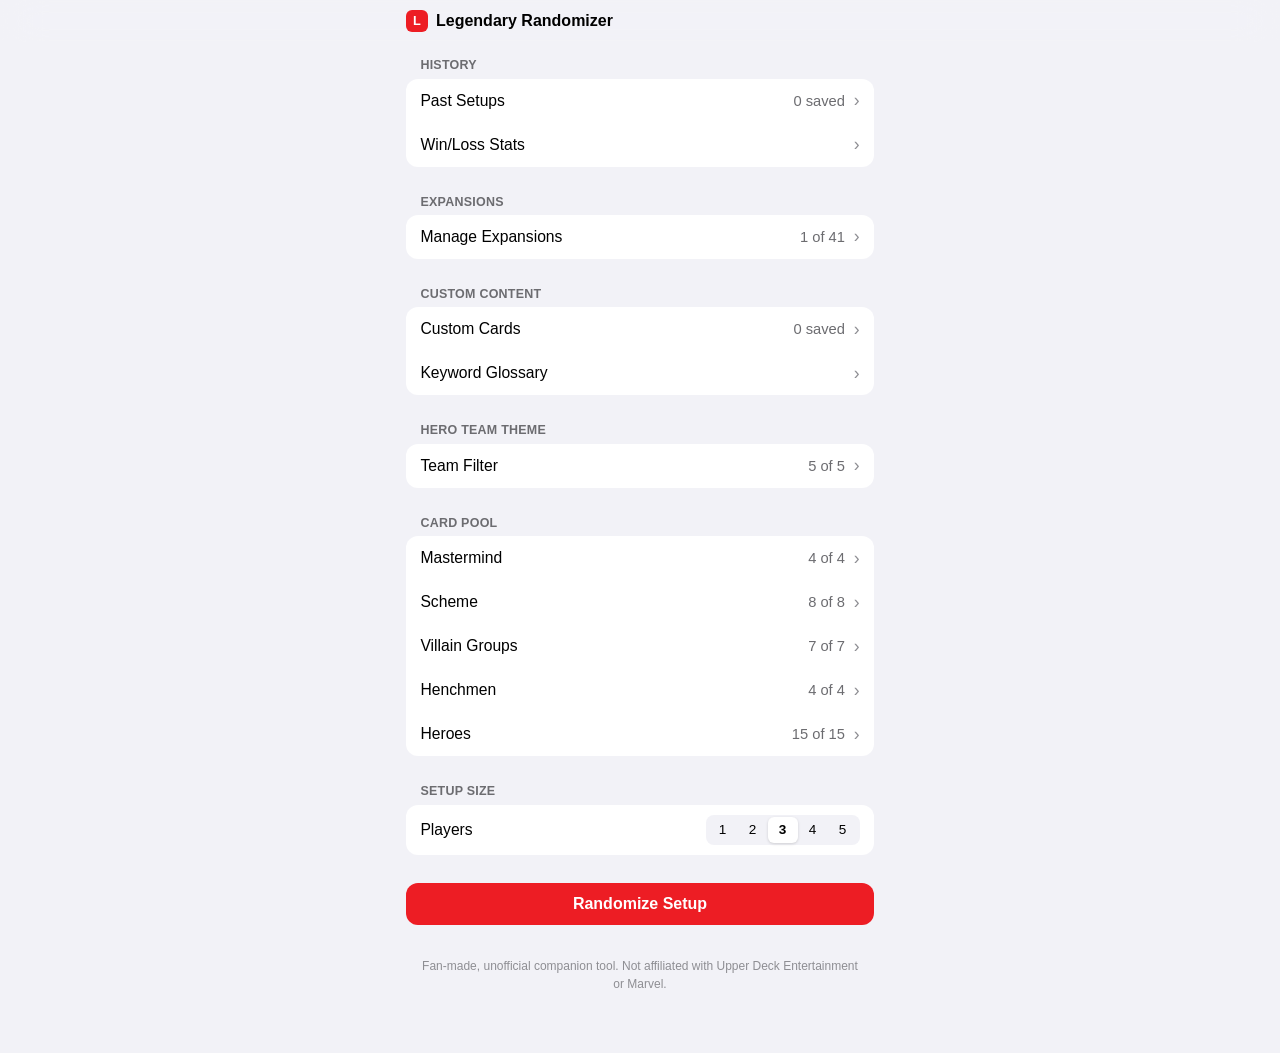
==== index.html @ 811bb4df "Make Bystanders/Master Strikes/Twists read-only in the Villain Deck section Same reasoning as the Co" ====
<!DOCTYPE html>
<html lang="en">
<head>
  <meta charset="UTF-8" />
  <meta name="viewport" content="width=device-width, initial-scale=1.0, viewport-fit=cover" />
  <title>Marvel Legendary Randomizer</title>
  <meta name="description" content="Randomize a full Marvel Legendary deck-building game setup: Mastermind, Scheme, Villain Groups, Henchmen, and Heroes." />
  <meta name="theme-color" content="#f2f2f7" media="(prefers-color-scheme: light)" />
  <meta name="theme-color" content="#000000" media="(prefers-color-scheme: dark)" />
  <link rel="icon" href="data:image/svg+xml,%3Csvg xmlns='http://www.w3.org/2000/svg' viewBox='0 0 100 100'%3E%3Crect width='100' height='100' rx='22' fill='%23ed1d24'/%3E%3Ctext x='50' y='68' font-family='Arial' font-weight='bold' font-size='56' fill='white' text-anchor='middle'%3EL%3C/text%3E%3C/svg%3E" />
  <link rel="stylesheet" href="css/styles.css?v=160" />
</head>
<body>
  <div class="navbar" id="navbar">
    <div class="navbar-inner">
      <span class="navbar-badge">L</span>
      <span class="navbar-title">Legendary Randomizer</span>
    </div>
  </div>

  <main class="screen" id="screen">
    <section class="ios-group">
      <div class="group-header"><span>History</span></div>
      <ul class="ios-list">
        <li>
          <button type="button" class="ios-row nav-row" id="open-history">
            <span class="row-text">Past Setups</span>
            <span class="row-trailing" id="history-count">0 saved</span>
            <span class="chevron">›</span>
          </button>
        </li>
        <li>
          <a class="ios-row nav-row" href="stats.html">
            <span class="row-text">Win/Loss Stats</span>
            <span class="chevron">›</span>
          </a>
        </li>
      </ul>
    </section>

    <section class="ios-group">
      <div class="group-header"><span>Expansions</span></div>
      <ul class="ios-list">
        <li>
          <button type="button" class="ios-row nav-row" id="open-expansions">
            <span class="row-text">Manage Expansions</span>
            <span class="row-trailing" id="expansions-count">0 of 0</span>
            <span class="chevron">›</span>
          </button>
        </li>
      </ul>
    </section>

    <section class="ios-group">
      <div class="group-header"><span>Custom Content</span></div>
      <ul class="ios-list">
        <li>
          <button type="button" class="ios-row nav-row" id="open-custom-cards">
            <span class="row-text">Custom Cards</span>
            <span class="row-trailing" id="custom-cards-count">0 saved</span>
            <span class="chevron">›</span>
          </button>
        </li>
        <li>
          <a class="ios-row nav-row" href="glossary.html">
            <span class="row-text">Keyword Glossary</span>
            <span class="chevron">›</span>
          </a>
        </li>
      </ul>
    </section>

    <section class="ios-group hidden" id="team-theme-section">
      <div class="group-header"><span>Hero Team Theme</span></div>
      <ul class="ios-list">
        <li>
          <button type="button" class="ios-row nav-row" id="open-team-theme">
            <span class="row-text">Team Filter</span>
            <span class="row-trailing" id="team-theme-count">0 of 0</span>
            <span class="chevron">›</span>
          </button>
        </li>
      </ul>
    </section>

    <section class="ios-group">
      <div class="group-header">
        <span>Card Pool</span>
      </div>
      <ul class="ios-list" id="card-pool-list"></ul>
    </section>

    <section class="ios-group">
      <div class="group-header"><span>Setup Size</span></div>
      <ul class="ios-list">
        <li class="ios-row">
          <span class="row-text">Players</span>
          <span class="segmented" id="players-segmented">
            <button type="button" data-value="1">1</button>
            <button type="button" data-value="2">2</button>
            <button type="button" data-value="3">3</button>
            <button type="button" data-value="4">4</button>
            <button type="button" data-value="5">5</button>
          </span>
        </li>
      </ul>
    </section>

    <div id="warnings" class="ios-banner hidden"></div>

    <section class="ios-group action-group">
      <ul class="ios-list">
        <li class="ios-row-button">
          <button type="button" id="randomize-all" class="ios-list-button primary">Randomize Setup</button>
        </li>
      </ul>
    </section>

    <section class="ios-group action-group hidden" id="reroll-group">
      <ul class="ios-list">
        <li class="ios-row-button">
          <button type="button" id="reroll-all" class="ios-list-button">Reroll All</button>
        </li>
      </ul>
    </section>

    <div id="results"></div>

    <section class="ios-group action-group hidden" id="copy-group">
      <ul class="ios-list">
        <li class="ios-row-button">
          <button type="button" id="copy-setup" class="ios-list-button">Copy Setup</button>
        </li>
      </ul>
    </section>

    <section class="ios-group action-group hidden" id="setup-keywords-group">
      <ul class="ios-list">
        <li class="ios-row-button">
          <button type="button" id="setup-keywords" class="ios-list-button">Setup Keywords</button>
        </li>
      </ul>
    </section>

    <section class="ios-group action-group hidden" id="outcome-group">
      <div class="group-header"><span>Log Result</span></div>
      <ul class="ios-list">
        <li class="ios-row-button">
          <button type="button" id="log-win" class="ios-list-button outcome-btn outcome-win">Heroes Won</button>
        </li>
        <li class="ios-row-button">
          <button type="button" id="log-loss" class="ios-list-button outcome-btn outcome-loss">Evil Won</button>
        </li>
      </ul>
    </section>

    <section class="ios-group action-group hidden" id="exclude-group">
      <ul class="ios-list">
        <li class="ios-row-button">
          <button type="button" id="exclude-setup" class="ios-list-button">Exclude This Setup's Cards</button>
        </li>
      </ul>
    </section>

    <p class="page-footer">Fan-made, unofficial companion tool. Not affiliated with Upper Deck Entertainment or Marvel.</p>
  </main>

  <div class="sheet-overlay hidden" id="sheet-overlay">
    <button type="button" class="sheet-backdrop" id="sheet-backdrop" aria-label="Close"></button>
    <div class="sheet" id="sheet">
      <div class="sheet-grabber"></div>
      <div class="sheet-header">
        <button type="button" class="sheet-header-btn" id="sheet-cancel">Back</button>
        <span class="sheet-title" id="sheet-title">Manage</span>
        <button type="button" class="sheet-header-btn sheet-header-btn-accent hidden" id="sheet-action">Clear</button>
      </div>
      <div class="sheet-search-wrap hidden" id="sheet-search-wrap">
        <input type="search" id="sheet-search" class="sheet-search" placeholder="Search" autocomplete="off" />
      </div>
      <div class="sheet-bulk-actions hidden" id="sheet-bulk-actions">
        <button type="button" class="sheet-bulk-btn" id="sheet-select-all">Select All</button>
        <button type="button" class="sheet-bulk-btn" id="sheet-deselect-all">Deselect All</button>
      </div>
      <div class="sheet-list" id="sheet-list"></div>
    </div>
  </div>

  <!-- Bump every ?v= below (including the stylesheet in <head>) on any
       deploy that touches css/js — GitHub Pages / mobile browsers can
       otherwise keep serving a stale cached copy after a redeploy. -->
  <script src="js/data.js?v=160"></script>
  <script src="js/app.js?v=160"></script>
</body>
</html>
---- css/styles.css ----
:root {
  --bg: #f2f2f7;
  --grouped-bg: #ffffff;
  --separator: rgba(60, 60, 67, 0.29);
  --label: #000000;
  --label-secondary: #6c6c70;
  --label-tertiary: #8e8e93;
  --blue: #007aff;
  --green: #34c759;
  --red: #ff3b30;
  --navbar-bg: rgba(242, 242, 247, 0.85);
  --switch-off: #e9e9eb;
  --banner-bg: #fff3e0;
  --banner-border: #ff9500;
  --banner-text: #9a5b00;
  --info-bg: #e8f2ff;
  --info-border: #007aff;
  --info-text: #0a4d94;
  --font: -apple-system, BlinkMacSystemFont, "SF Pro Text", "Segoe UI", Roboto, Helvetica, Arial, sans-serif;
}

@media (prefers-color-scheme: dark) {
  :root {
    --bg: #000000;
    --grouped-bg: #1c1c1e;
    --separator: rgba(84, 84, 88, 0.65);
    --label: #ffffff;
    --label-secondary: #98989f;
    --label-tertiary: #6c6c70;
    --navbar-bg: rgba(0, 0, 0, 0.78);
    --switch-off: #39393d;
    --banner-bg: #3a2a12;
    --banner-border: #ff9f0a;
    --banner-text: #ffcf8a;
    --info-bg: #0f2540;
    --info-border: #0a84ff;
    --info-text: #9fcbff;
  }
}

* {
  box-sizing: border-box;
  -webkit-tap-highlight-color: transparent;
}

html, body {
  margin: 0;
  padding: 0;
}

body {
  background: var(--bg);
  color: var(--label);
  font-family: var(--font);
  -webkit-font-smoothing: antialiased;
}

/* ---------- Navbar ---------- */

.navbar {
  position: sticky;
  top: 0;
  z-index: 10;
  background: var(--navbar-bg);
  backdrop-filter: saturate(180%) blur(20px);
  -webkit-backdrop-filter: saturate(180%) blur(20px);
  border-bottom: 1px solid transparent;
}

.navbar-inner {
  max-width: 500px;
  margin: 0 auto;
  padding: 0.6rem 1rem;
  display: flex;
  align-items: center;
  gap: 0.5rem;
}

.navbar-badge {
  width: 22px;
  height: 22px;
  border-radius: 6px;
  background: #ed1d24;
  color: #fff;
  font-weight: 700;
  font-size: 0.8rem;
  display: flex;
  align-items: center;
  justify-content: center;
  flex-shrink: 0;
}

.navbar-title {
  font-size: 1rem;
  font-weight: 600;
}

/* ---------- Screen / layout ---------- */

.screen {
  max-width: 500px;
  margin: 0 auto;
  padding: 1rem 1rem 3rem;
}

.large-title-block {
  padding: 0.5rem 0.25rem 1.25rem;
}

.large-title {
  font-size: 2.1rem;
  font-weight: 800;
  line-height: 1.05;
  margin: 0 0 0.3rem;
  letter-spacing: -0.01em;
}

.large-subtitle {
  margin: 0;
  color: var(--label-secondary);
  font-size: 0.95rem;
}

/* ---------- Grouped list ---------- */

.ios-group {
  margin-bottom: 1.75rem;
}

.group-header {
  display: flex;
  align-items: baseline;
  justify-content: space-between;
  padding: 0 0.9rem 0.4rem;
  text-transform: uppercase;
  font-size: 0.78rem;
  font-weight: 600;
  color: var(--label-secondary);
  letter-spacing: 0.02em;
}

.group-footer {
  padding: 0.5rem 0.9rem 0;
  font-size: 0.8rem;
  color: var(--label-secondary);
  margin: 0;
}

.ios-list {
  list-style: none;
  margin: 0;
  padding: 0;
  background: var(--grouped-bg);
  border-radius: 12px;
  overflow: hidden;
}

.ios-row {
  display: flex;
  align-items: center;
  gap: 0.7rem;
  padding: 0.65rem 0.9rem;
  min-height: 44px;
  border-bottom: 1px solid var(--separator);
}

.ios-list > .ios-row:last-child,
.ios-list > li:last-child > .ios-row {
  border-bottom: none;
}

.row-text {
  flex: 1;
  font-size: 0.98rem;
  min-width: 0;
}

.row-text-main {
  display: block;
  font-size: 0.98rem;
  overflow: hidden;
  text-overflow: ellipsis;
  white-space: nowrap;
}

.team-icon {
  width: 22px;
  height: 22px;
  margin-right: 0.35rem;
  vertical-align: -6px;
  object-fit: contain;
}

.row-text-sub {
  display: block;
  font-size: 0.8rem;
  color: var(--label-secondary);
  margin-top: 0.05rem;
}

/* Keyword Glossary rows: unlike every other row-text-main, the term
 * shouldn't ellipsis-truncate (they're all short anyway) and the
 * definition is the reason the row exists, so let it wrap fully
 * instead of relying on row-text-sub's usual single-line treatment. */
.glossary-term {
  font-weight: 700;
  white-space: normal;
}

.glossary-definition {
  line-height: 1.4;
  padding: 0.15rem 0;
}

.glossary-expansions {
  display: flex;
  flex-wrap: wrap;
  gap: 0.3rem;
  margin-top: 0.2rem;
}

.glossary-expansion-tag {
  font-size: 0.7rem;
  font-weight: 500;
  color: var(--label-secondary);
  background: var(--switch-off);
  border-radius: 999px;
  padding: 0.15rem 0.55rem;
  white-space: nowrap;
}

/* ---------- iOS switch ---------- */

.ios-switch {
  position: relative;
  width: 51px;
  height: 31px;
  flex-shrink: 0;
}

.ios-switch input {
  position: absolute;
  opacity: 0;
  width: 100%;
  height: 100%;
  margin: 0;
  cursor: pointer;
}

.ios-switch .track {
  position: absolute;
  inset: 0;
  background: var(--switch-off);
  border-radius: 999px;
  transition: background 0.18s ease;
  pointer-events: none;
}

.ios-switch .thumb {
  position: absolute;
  top: 2px;
  left: 2px;
  width: 27px;
  height: 27px;
  border-radius: 50%;
  background: #fff;
  box-shadow: 0 3px 8px rgba(0, 0, 0, 0.25), 0 0 0 0.5px rgba(0, 0, 0, 0.04);
  transition: transform 0.18s ease;
  pointer-events: none;
}

.ios-switch input:checked ~ .track {
  background: var(--green);
}

.ios-switch input:checked ~ .thumb {
  transform: translateX(20px);
}

/* ---------- Stepper ---------- */

.stepper {
  display: flex;
  align-items: center;
  border: 1px solid var(--separator);
  border-radius: 8px;
  overflow: hidden;
  flex-shrink: 0;
}

.stepper-btn {
  width: 34px;
  height: 30px;
  border: none;
  background: var(--grouped-bg);
  color: var(--blue);
  font-size: 1.1rem;
  font-weight: 500;
  cursor: pointer;
  display: flex;
  align-items: center;
  justify-content: center;
}

.stepper-btn:disabled {
  color: var(--label-tertiary);
  cursor: not-allowed;
}

.stepper-btn:first-child {
  border-right: 1px solid var(--separator);
}

.stepper-btn:last-child {
  border-left: 1px solid var(--separator);
}

.stepper-value {
  min-width: 2.1rem;
  text-align: center;
  font-size: 0.92rem;
  font-variant-numeric: tabular-nums;
}

/* ---------- Buttons-as-rows ---------- */

.ios-row-button {
  padding: 0;
}

.ios-list-button {
  width: 100%;
  border: none;
  background: none;
  color: var(--blue);
  font-size: 1rem;
  font-weight: 600;
  padding: 0.75rem 0.9rem;
  cursor: pointer;
  text-align: center;
}

.ios-list-button.primary {
  color: #fff;
  background: var(--red-brand, #ed1d24);
}

.ios-list-button.destructive {
  color: var(--red);
}

.ios-list-button:disabled {
  color: var(--label-tertiary);
  background: var(--grouped-bg);
  cursor: not-allowed;
}

.outcome-btn.active-outcome.outcome-win {
  background: var(--green);
  color: #fff;
}

.outcome-btn.active-outcome.outcome-loss {
  background: var(--red);
  color: #fff;
}

.outcome-pill {
  display: flex;
  border-radius: 999px;
  overflow: hidden;
  background: var(--switch-off);
  flex-shrink: 0;
}

.outcome-pill button {
  border: none;
  background: none;
  font-family: inherit;
  font-size: 0.78rem;
  font-weight: 800;
  padding: 0.36rem 0.62rem;
  color: var(--label-tertiary);
  cursor: pointer;
}

.outcome-pill button.active.outcome-win {
  background: var(--green);
  color: #fff;
}

.outcome-pill button.active.outcome-loss {
  background: var(--red);
  color: #fff;
}

.action-group {
  margin-bottom: 1.5rem;
}

/* ---------- Banner ---------- */

.ios-banner {
  background: var(--banner-bg);
  border: 1px solid var(--banner-border);
  border-radius: 12px;
  padding: 0.7rem 0.9rem;
  margin-bottom: 1.25rem;
  font-size: 0.85rem;
  color: var(--banner-text);
}

/* A tappable, collapsed-by-default note — <details class="scheme-note">
 * <summary>Label</summary><div class="scheme-note-body">...</div>
 * </details>. Collapsed, it's just the small summary chip; opening it
 * reveals the same colored callout the block used to show open by
 * default. */
.scheme-note {
  margin-top: 0.6rem;
}

.scheme-note summary {
  display: inline-flex;
  align-items: center;
  gap: 0.3rem;
  list-style: none;
  cursor: pointer;
  background: var(--info-bg);
  color: var(--info-text);
  border-radius: 999px;
  padding: 0.3rem 0.8rem;
  font-size: 0.78rem;
  font-weight: 600;
  text-transform: uppercase;
  letter-spacing: 0.03em;
}

.scheme-note summary::-webkit-details-marker {
  display: none;
}

.scheme-note summary::before {
  content: "›";
  display: inline-block;
  font-size: 0.85rem;
  font-weight: 700;
  transition: transform 0.15s ease;
}

.scheme-note[open] summary::before {
  transform: rotate(90deg);
}

.scheme-note-body {
  background: var(--info-bg);
  border-left: 3px solid var(--info-border);
  border-radius: 0 10px 10px 0;
  margin-top: 0.4rem;
  padding: 0.65rem 0.85rem;
  font-size: 0.85rem;
  line-height: 1.5;
  color: var(--info-text);
}

.scheme-note--evil summary {
  background: var(--banner-bg);
  color: var(--banner-text);
}

.scheme-note--evil .scheme-note-body {
  background: var(--banner-bg);
  border-left-color: var(--red);
  color: var(--banner-text);
}

.ios-banner p {
  margin: 0.15rem 0;
}

.hidden {
  display: none !important;
}

/* ---------- Result rows ---------- */

.result-row {
  display: flex;
  align-items: center;
  gap: 0.7rem;
  padding: 0.6rem 0.9rem;
  min-height: 44px;
  border-bottom: 1px solid var(--separator);
}

.result-row:last-child {
  border-bottom: none;
}

.result-row.locked {
  background: rgba(255, 149, 0, 0.08);
}

.result-row-text {
  flex: 1;
  min-width: 0;
}

.result-row-actions {
  display: flex;
  gap: 0.35rem;
  flex-shrink: 0;
}

.round-btn {
  width: 30px;
  height: 30px;
  border-radius: 50%;
  border: none;
  background: var(--bg);
  font-size: 0.95rem;
  cursor: pointer;
  display: flex;
  align-items: center;
  justify-content: center;
}

.round-btn:disabled {
  opacity: 0.35;
  cursor: not-allowed;
}

/* ---------- Past Setups row (tappable to open its detail) ---------- */

.history-row {
  cursor: pointer;
}

.history-row:active {
  background: var(--switch-off);
}

.history-row:hover .row-text-main {
  color: var(--blue);
}

/* The "⋯" overflow's Restore/Delete options render as their own row
 * right below the entry (plain document flow) rather than a floating
 * popover, so they're never clipped by the sheet's rounded-corner
 * masking on a short list. */
.history-menu-row {
  justify-content: flex-end;
  gap: 1.3rem;
  padding: 0.55rem 0.9rem;
}

.text-action {
  border: none;
  background: none;
  font-family: inherit;
  font-size: 0.9rem;
  font-weight: 600;
  color: var(--blue);
  cursor: pointer;
  padding: 0.2rem 0;
}

.text-action.destructive {
  color: var(--red);
}

/* ---------- Past Setups detail (drill-in from a history row) ---------- */

.detail-summary {
  display: flex;
  align-items: center;
  justify-content: space-between;
  gap: 0.7rem;
  padding: 0.1rem 0.15rem 1.1rem;
}

.detail-summary .meta {
  font-size: 0.85rem;
  color: var(--label-secondary);
}

/* ---------- Navigation rows (Card Pool / History) ---------- */

.nav-row {
  width: 100%;
  border: none;
  background: none;
  font-family: inherit;
  text-align: left;
  text-decoration: none;
  cursor: pointer;
  color: var(--label);
}

.row-trailing {
  color: var(--label-secondary);
  font-size: 0.92rem;
  flex-shrink: 0;
  white-space: nowrap;
}

.chevron {
  color: var(--label-tertiary);
  font-size: 1.1rem;
  flex-shrink: 0;
  margin-left: -0.15rem;
}

/* ---------- Segmented control ---------- */

.segmented {
  display: flex;
  background: var(--bg);
  border-radius: 8px;
  padding: 2px;
  flex-shrink: 0;
}

.segmented button {
  border: none;
  background: none;
  color: var(--label);
  font-size: 0.85rem;
  font-weight: 500;
  width: 30px;
  height: 26px;
  border-radius: 6px;
  cursor: pointer;
}

.segmented button.active {
  background: var(--grouped-bg);
  font-weight: 700;
  box-shadow: 0 1px 3px rgba(0, 0, 0, 0.15);
}

/* Wider variant for longer labels (Custom Card category picker) — same
 * track/active-pill look as .segmented, just auto-width buttons
 * instead of the fixed 30px built for single digits. */
.segmented-wide {
  width: 100%;
}

.segmented-wide button {
  flex: 1;
  width: auto;
  height: auto;
  padding: 0.42rem 0.15rem;
  font-size: 0.72rem;
  line-height: 1.15;
}

/* ---------- Sheet (modal) ---------- */

.sheet-overlay {
  position: fixed;
  inset: 0;
  z-index: 100;
  display: flex;
  align-items: flex-end;
  justify-content: center;
}

.sheet-overlay.hidden {
  display: none;
}

.sheet-backdrop {
  position: absolute;
  inset: 0;
  border: none;
  background: rgba(0, 0, 0, 0.4);
  padding: 0;
  cursor: pointer;
}

.sheet {
  position: relative;
  width: 100%;
  max-width: 500px;
  max-height: 85vh;
  background: var(--bg);
  border-radius: 16px 16px 0 0;
  display: flex;
  flex-direction: column;
  overflow: hidden;
  box-shadow: 0 -4px 24px rgba(0, 0, 0, 0.25);
  padding-bottom: env(safe-area-inset-bottom);
}

.sheet-grabber {
  width: 36px;
  height: 5px;
  border-radius: 3px;
  background: var(--separator);
  margin: 0.55rem auto 0.2rem;
  flex-shrink: 0;
}

.sheet-header {
  display: flex;
  align-items: center;
  justify-content: space-between;
  padding: 0.5rem 0.9rem;
  flex-shrink: 0;
}

.sheet-header-btn {
  background: none;
  border: none;
  color: var(--blue);
  font-size: 0.95rem;
  cursor: pointer;
  padding: 0.2rem;
}

.sheet-header-btn-accent {
  color: var(--red);
  font-weight: 600;
}

.sheet-header-btn:disabled {
  color: var(--label-tertiary);
  cursor: not-allowed;
}

.sheet-header-btn-add {
  font-size: 1.3rem;
  font-weight: 600;
  line-height: 1;
}

.sheet-title {
  font-weight: 700;
  font-size: 1rem;
}

.sheet-search-wrap {
  padding: 0 0.9rem 0.6rem;
  flex-shrink: 0;
}

.sheet-search {
  width: 100%;
  border: none;
  border-radius: 10px;
  background: var(--grouped-bg);
  padding: 0.5rem 0.7rem;
  font-size: 0.95rem;
  color: var(--label);
  font-family: inherit;
}

.sheet-search::placeholder {
  color: var(--label-tertiary);
}

/* Same look as .sheet-search, for a search box on a standalone page
 * (e.g. glossary.html) instead of inside the sheet overlay. */
.page-search-wrap {
  margin-bottom: 1.25rem;
}

.page-search {
  width: 100%;
  border: none;
  border-radius: 10px;
  background: var(--grouped-bg);
  padding: 0.6rem 0.8rem;
  font-size: 0.95rem;
  color: var(--label);
  font-family: inherit;
}

.page-search::placeholder {
  color: var(--label-tertiary);
}

/* ---------- Form rows (Add/Edit Custom Card) ---------- */

.form-row {
  display: flex;
  flex-direction: column;
  gap: 0.25rem;
  padding: 0.55rem 0.9rem 0.65rem;
  border-bottom: 1px solid var(--separator);
}

.form-row:last-child {
  border-bottom: none;
}

.form-label {
  font-size: 0.72rem;
  font-weight: 700;
  text-transform: uppercase;
  letter-spacing: 0.03em;
  color: var(--label-secondary);
}

.form-input {
  border: none;
  background: none;
  font-family: inherit;
  font-size: 0.98rem;
  color: var(--label);
  padding: 0.1rem 0;
  width: 100%;
}

.form-input::placeholder {
  color: var(--label-tertiary);
}

textarea.form-input {
  resize: none;
  min-height: 3.2em;
  line-height: 1.4;
  font-family: inherit;
}

.sheet-bulk-actions {
  display: flex;
  gap: 0.6rem;
  padding: 0 0.9rem 0.6rem;
  flex-shrink: 0;
}

.sheet-bulk-btn {
  flex: 1;
  border: none;
  border-radius: 10px;
  background: var(--grouped-bg);
  color: var(--blue);
  font-size: 0.88rem;
  font-weight: 600;
  padding: 0.55rem 0.6rem;
  cursor: pointer;
}

.sheet-bulk-btn:disabled {
  color: var(--label-tertiary);
  cursor: not-allowed;
}

.sheet-list {
  flex: 1;
  overflow-y: auto;
  margin: 0 0.9rem 0.9rem;
  width: auto;
  -webkit-overflow-scrolling: touch;
}

.sheet-row {
  width: 100%;
  border: none;
  background: none;
  font-family: inherit;
  text-align: left;
  cursor: pointer;
  color: var(--label);
}

.sheet-empty {
  text-align: center;
  color: var(--label-secondary);
  padding: 2rem 1rem;
  font-size: 0.9rem;
}

/* ---------- Misc ---------- */

.empty-state {
  color: var(--label-secondary);
  text-align: center;
  padding: 2rem 1rem;
  font-size: 0.95rem;
}

.page-footer {
  color: var(--label-tertiary);
  font-size: 0.75rem;
  text-align: center;
  padding: 0.5rem 0.75rem 0;
  line-height: 1.5;
}

.footer-button {
  display: inline-block;
  background: var(--grouped-bg);
  color: var(--blue);
  font-size: 0.95rem;
  font-weight: 600;
  text-decoration: none;
  padding: 0.7rem 1.5rem;
  border-radius: 12px;
}
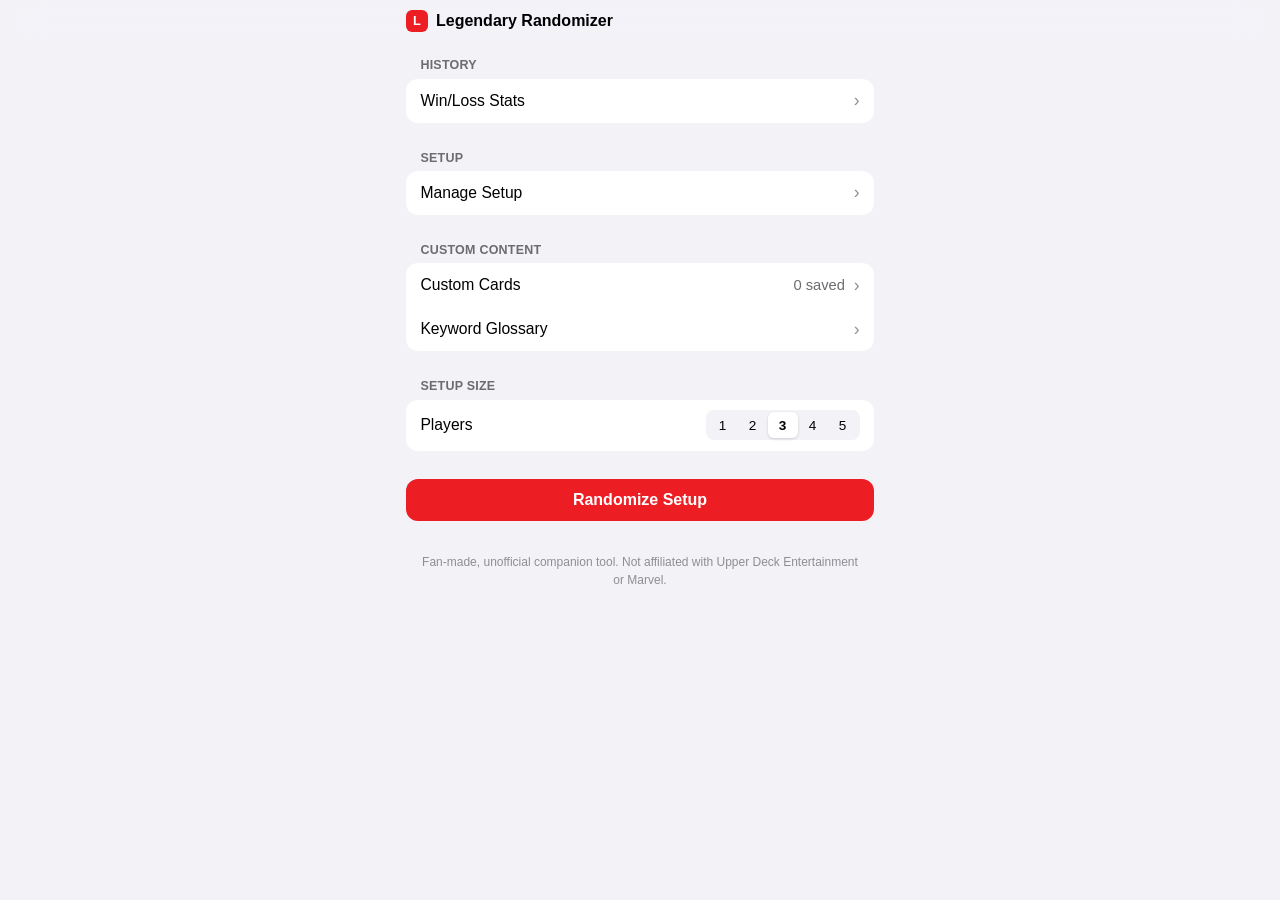
==== commit 5ca43e91: "Move Past Setups, Manage Expansions, Team Filter, and Card Pool to a new Setup page Same pattern as " ====
--- a/index.html
+++ b/index.html
@@ -8,7 +8,7 @@
   <meta name="theme-color" content="#f2f2f7" media="(prefers-color-scheme: light)" />
   <meta name="theme-color" content="#000000" media="(prefers-color-scheme: dark)" />
   <link rel="icon" href="data:image/svg+xml,%3Csvg xmlns='http://www.w3.org/2000/svg' viewBox='0 0 100 100'%3E%3Crect width='100' height='100' rx='22' fill='%23ed1d24'/%3E%3Ctext x='50' y='68' font-family='Arial' font-weight='bold' font-size='56' fill='white' text-anchor='middle'%3EL%3C/text%3E%3C/svg%3E" />
-  <link rel="stylesheet" href="css/styles.css?v=160" />
+  <link rel="stylesheet" href="css/styles.css?v=162" />
 </head>
 <body>
   <div class="navbar" id="navbar">
@@ -23,13 +23,6 @@
       <div class="group-header"><span>History</span></div>
       <ul class="ios-list">
         <li>
-          <button type="button" class="ios-row nav-row" id="open-history">
-            <span class="row-text">Past Setups</span>
-            <span class="row-trailing" id="history-count">0 saved</span>
-            <span class="chevron">›</span>
-          </button>
-        </li>
-        <li>
           <a class="ios-row nav-row" href="stats.html">
             <span class="row-text">Win/Loss Stats</span>
             <span class="chevron">›</span>
@@ -39,14 +32,13 @@
     </section>
 
     <section class="ios-group">
-      <div class="group-header"><span>Expansions</span></div>
+      <div class="group-header"><span>Setup</span></div>
       <ul class="ios-list">
         <li>
-          <button type="button" class="ios-row nav-row" id="open-expansions">
-            <span class="row-text">Manage Expansions</span>
-            <span class="row-trailing" id="expansions-count">0 of 0</span>
+          <a class="ios-row nav-row" href="setup.html">
+            <span class="row-text">Manage Setup</span>
             <span class="chevron">›</span>
-          </button>
+          </a>
         </li>
       </ul>
     </section>
@@ -68,26 +60,6 @@
           </a>
         </li>
       </ul>
-    </section>
-
-    <section class="ios-group hidden" id="team-theme-section">
-      <div class="group-header"><span>Hero Team Theme</span></div>
-      <ul class="ios-list">
-        <li>
-          <button type="button" class="ios-row nav-row" id="open-team-theme">
-            <span class="row-text">Team Filter</span>
-            <span class="row-trailing" id="team-theme-count">0 of 0</span>
-            <span class="chevron">›</span>
-          </button>
-        </li>
-      </ul>
-    </section>
-
-    <section class="ios-group">
-      <div class="group-header">
-        <span>Card Pool</span>
-      </div>
-      <ul class="ios-list" id="card-pool-list"></ul>
     </section>
 
     <section class="ios-group">
@@ -188,7 +160,7 @@
   <!-- Bump every ?v= below (including the stylesheet in <head>) on any
        deploy that touches css/js — GitHub Pages / mobile browsers can
        otherwise keep serving a stale cached copy after a redeploy. -->
-  <script src="js/data.js?v=160"></script>
-  <script src="js/app.js?v=160"></script>
+  <script src="js/data.js?v=162"></script>
+  <script src="js/app.js?v=162"></script>
 </body>
 </html>
--- a/css/styles.css
+++ b/css/styles.css
@@ -511,6 +511,52 @@
   flex-shrink: 0;
 }
 
+/* Tighter vertical rhythm for the results screen only (#results spans
+ * Mastermind through Heroes) so more of a setup fits on screen at once,
+ * without dropping any row content, icons, or controls. */
+#results .ios-group {
+  margin-bottom: 1.1rem;
+}
+
+#results .group-header {
+  padding: 0 0.9rem 0.3rem;
+}
+
+#results .group-footer {
+  padding: 0.35rem 0.9rem 0;
+  font-size: 0.76rem;
+}
+
+#results .ios-row,
+#results .result-row {
+  padding: 0.45rem 0.85rem;
+  min-height: 38px;
+  gap: 0.6rem;
+}
+
+#results .row-text-main {
+  font-size: 0.92rem;
+}
+
+#results .row-text-sub {
+  font-size: 0.76rem;
+}
+
+#results .scheme-note {
+  margin-top: 0.45rem;
+}
+
+#results .scheme-note summary {
+  padding: 0.25rem 0.7rem;
+  font-size: 0.74rem;
+}
+
+#results .scheme-note-body {
+  margin-top: 0.3rem;
+  padding: 0.55rem 0.75rem;
+  font-size: 0.82rem;
+}
+
 .round-btn {
   width: 30px;
   height: 30px;
